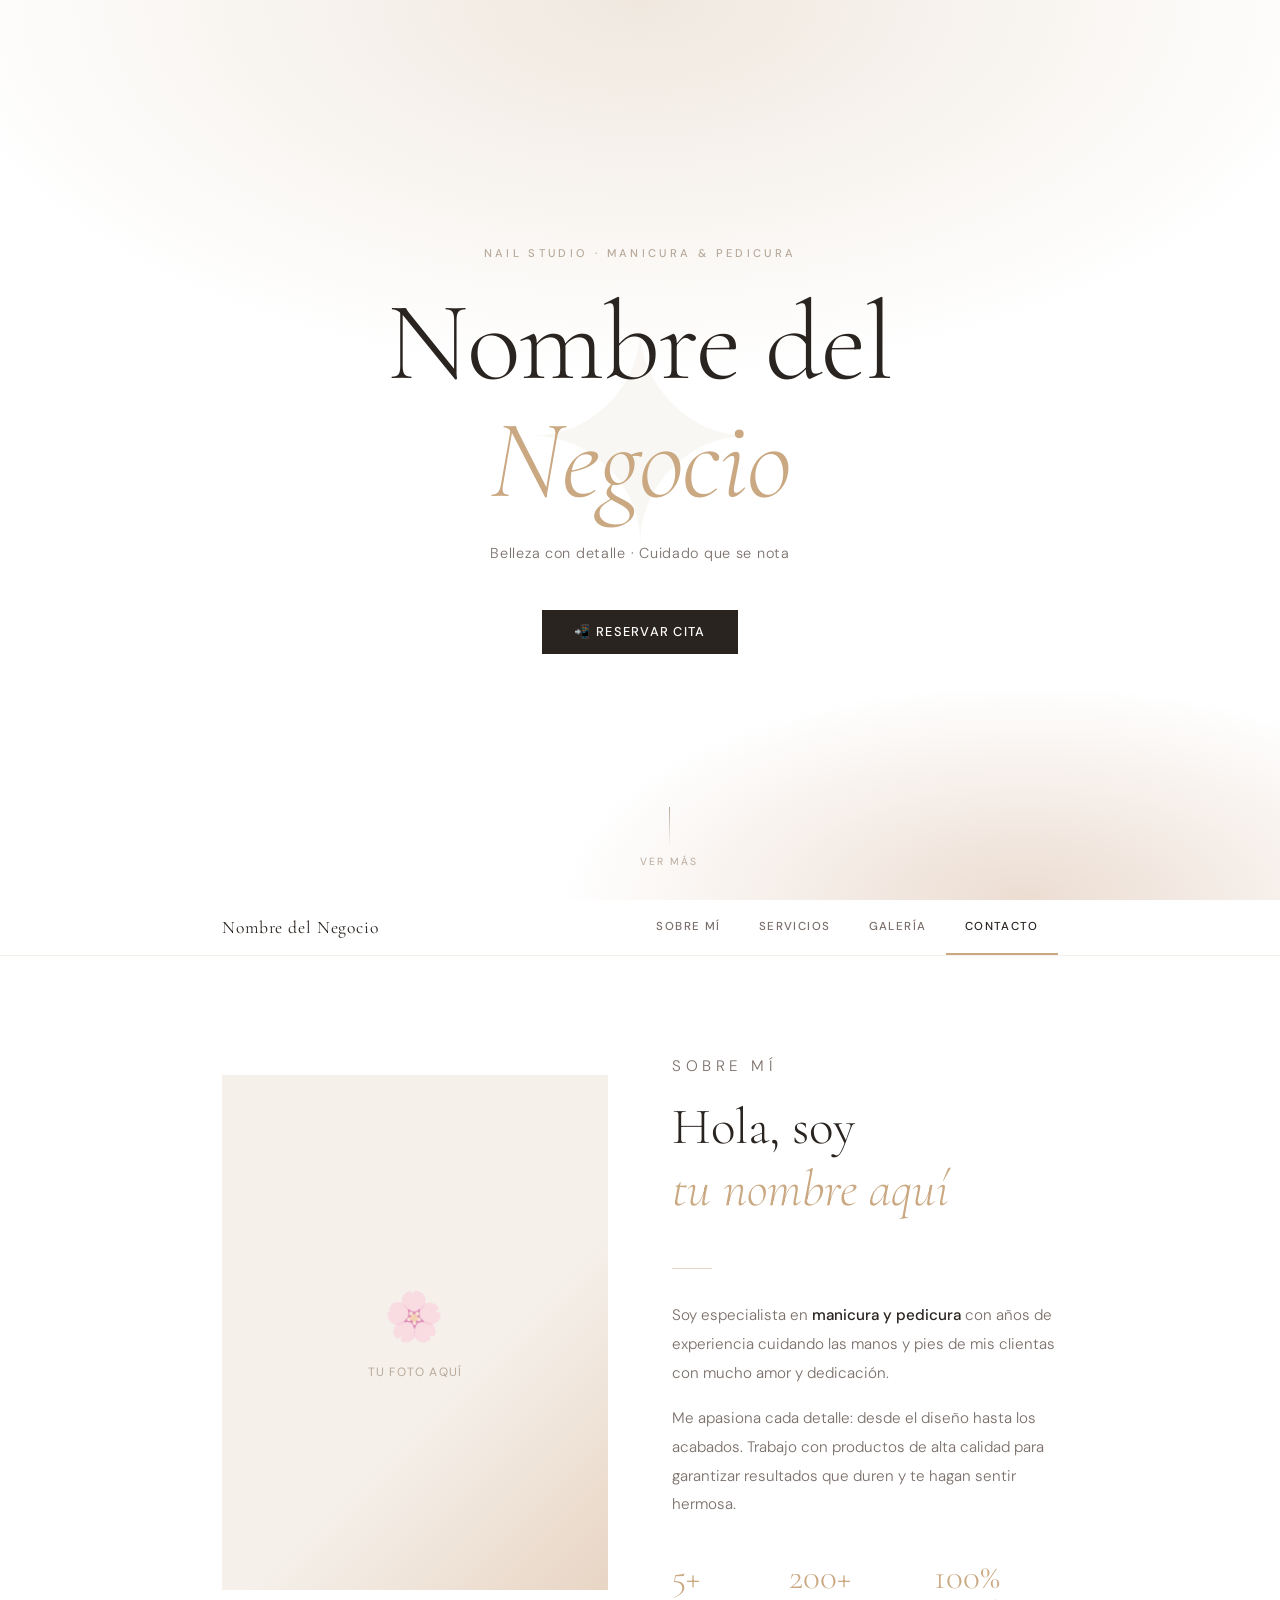
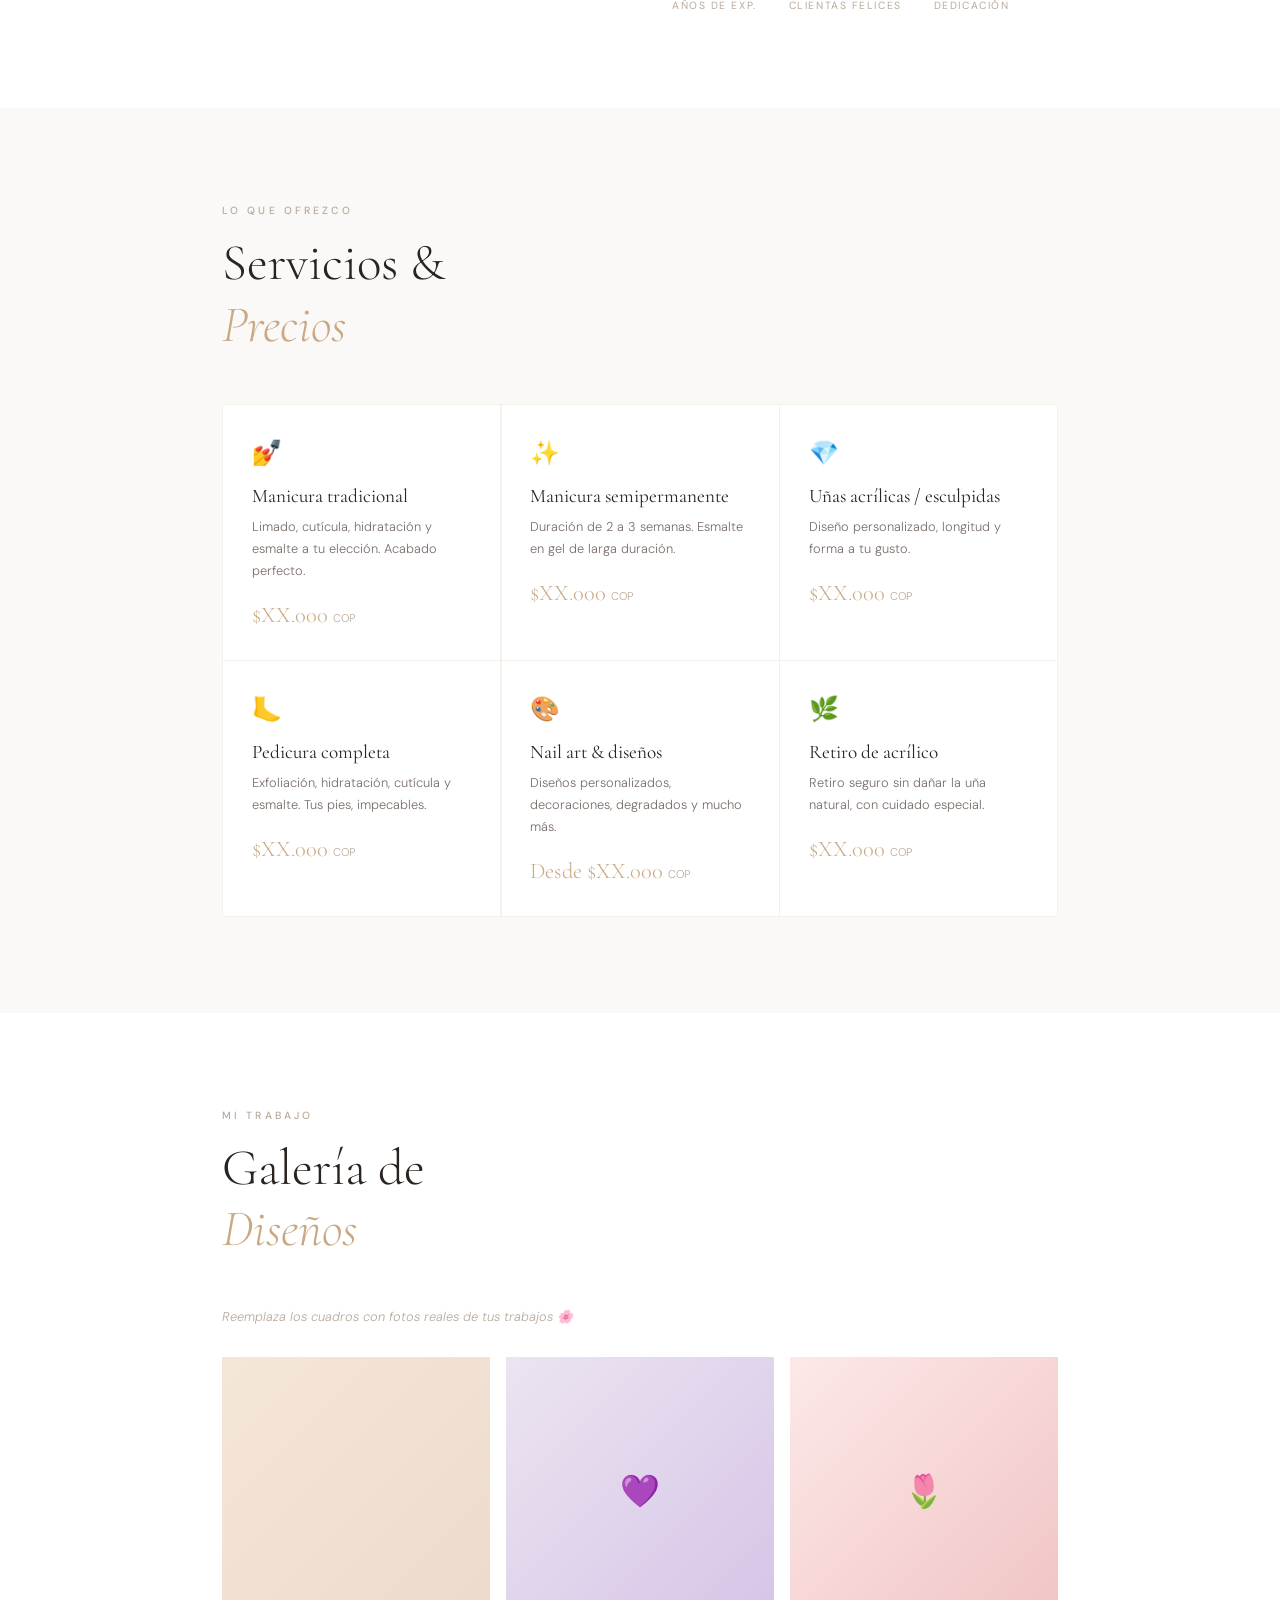
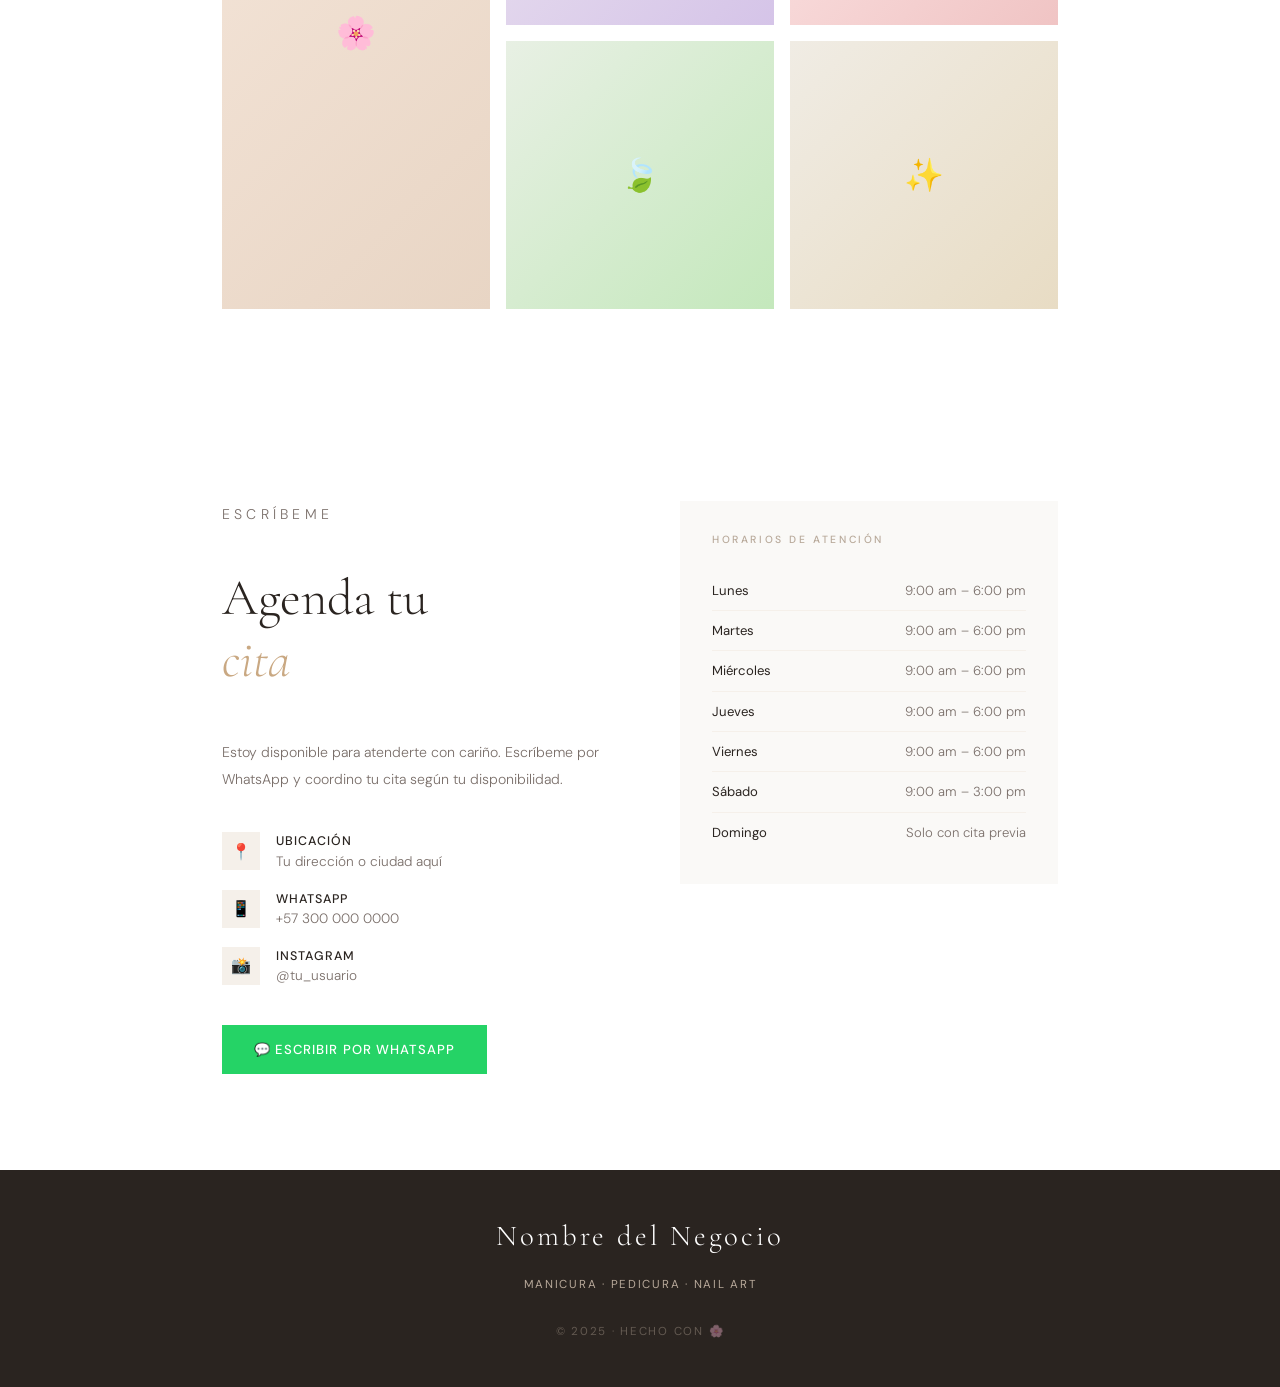
==== ales_lashes.html @ e5b1e1d3 "Add initial HTML structure and styles for Nail Studio website" ====
<!DOCTYPE html>
<html lang="es">
<head>
  <meta charset="UTF-8" />
  <meta name="viewport" content="width=device-width, initial-scale=1.0"/>
  <title>Nail Studio</title>
  <link href="https://fonts.googleapis.com/css2?family=Cormorant+Garamond:ital,wght@0,300;0,400;0,500;1,300;1,400&family=DM+Sans:wght@300;400;500&display=swap" rel="stylesheet"/>
  <style>
    *, *::before, *::after { box-sizing: border-box; margin: 0; padding: 0; }

    :root {
      --white: #ffffff;
      --off-white: #faf9f7;
      --cream: #f5f0ea;
      --blush: #e8d5c4;
      --taupe: #b8a99a;
      --warm-gray: #7a6f6a;
      --dark: #2a2420;
      --accent: #c9a882;
    }

    html { scroll-behavior: smooth; }

    body {
      font-family: 'DM Sans', sans-serif;
      background: var(--off-white);
      color: var(--dark);
      min-height: 100vh;
    }

    /* ── HERO ── */
    .hero {
      position: relative;
      min-height: 100vh;
      display: flex;
      flex-direction: column;
      align-items: center;
      justify-content: center;
      text-align: center;
      padding: 2rem;
      background: var(--white);
      overflow: hidden;
    }

    .hero::before {
      content: '';
      position: absolute;
      inset: 0;
      background:
        radial-gradient(ellipse 80% 60% at 50% 0%, #f0e8df 0%, transparent 70%),
        radial-gradient(ellipse 60% 40% at 80% 100%, #ecddd2 0%, transparent 60%);
    }

    .hero-ornament {
      position: absolute;
      font-size: 18rem;
      color: var(--cream);
      font-family: 'Cormorant Garamond', serif;
      line-height: 1;
      pointer-events: none;
      user-select: none;
      top: 50%;
      left: 50%;
      transform: translate(-50%, -50%);
      opacity: 0.5;
    }

    .hero-content {
      position: relative;
      z-index: 1;
    }

    .hero-eyebrow {
      font-family: 'DM Sans', sans-serif;
      font-size: 0.7rem;
      font-weight: 500;
      letter-spacing: 0.3em;
      text-transform: uppercase;
      color: var(--taupe);
      margin-bottom: 1.5rem;
      opacity: 0;
      animation: fadeUp 0.8s ease 0.2s forwards;
    }

    .hero-title {
      font-family: 'Cormorant Garamond', serif;
      font-size: clamp(3.5rem, 10vw, 7rem);
      font-weight: 300;
      line-height: 1.05;
      letter-spacing: -0.01em;
      color: var(--dark);
      margin-bottom: 1.5rem;
      opacity: 0;
      animation: fadeUp 0.9s ease 0.35s forwards;
    }

    .hero-title em {
      font-style: italic;
      color: var(--accent);
    }

    .hero-subtitle {
      font-size: 0.9rem;
      font-weight: 300;
      color: var(--warm-gray);
      letter-spacing: 0.05em;
      margin-bottom: 3rem;
      opacity: 0;
      animation: fadeUp 0.9s ease 0.5s forwards;
    }

    .hero-cta {
      display: inline-flex;
      align-items: center;
      gap: 0.6rem;
      background: var(--dark);
      color: var(--white);
      padding: 0.85rem 2rem;
      font-family: 'DM Sans', sans-serif;
      font-size: 0.8rem;
      font-weight: 500;
      letter-spacing: 0.1em;
      text-transform: uppercase;
      text-decoration: none;
      transition: background 0.25s, transform 0.2s;
      opacity: 0;
      animation: fadeUp 0.9s ease 0.65s forwards;
    }

    .hero-cta:hover { background: var(--accent); transform: translateY(-2px); }

    .scroll-hint {
      position: absolute;
      bottom: 2rem;
      left: 50%;
      transform: translateX(-50%);
      display: flex;
      flex-direction: column;
      align-items: center;
      gap: 0.5rem;
      color: var(--taupe);
      font-size: 0.65rem;
      letter-spacing: 0.2em;
      text-transform: uppercase;
      opacity: 0;
      animation: fadeUp 1s ease 1.2s forwards;
    }

    .scroll-line {
      width: 1px;
      height: 40px;
      background: linear-gradient(to bottom, var(--taupe), transparent);
      animation: scrollPulse 2s ease-in-out infinite;
    }

    /* ── NAV TABS ── */
    nav {
      position: sticky;
      top: 0;
      z-index: 100;
      background: rgba(255,255,255,0.92);
      backdrop-filter: blur(12px);
      border-bottom: 1px solid var(--cream);
    }

    .nav-inner {
      max-width: 900px;
      margin: 0 auto;
      display: flex;
      align-items: center;
      justify-content: space-between;
      padding: 0 2rem;
    }

    .nav-brand {
      font-family: 'Cormorant Garamond', serif;
      font-size: 1.1rem;
      font-weight: 400;
      letter-spacing: 0.05em;
      color: var(--dark);
      text-decoration: none;
      padding: 1rem 0;
    }

    .nav-tabs {
      display: flex;
      gap: 0;
      list-style: none;
    }

    .nav-tabs li a {
      display: block;
      padding: 1.2rem 1.2rem;
      font-size: 0.72rem;
      font-weight: 500;
      letter-spacing: 0.12em;
      text-transform: uppercase;
      color: var(--warm-gray);
      text-decoration: none;
      border-bottom: 2px solid transparent;
      transition: color 0.2s, border-color 0.2s;
    }

    .nav-tabs li a:hover,
    .nav-tabs li a.active {
      color: var(--dark);
      border-bottom-color: var(--accent);
    }

    /* ── SECTIONS ── */
    section {
      max-width: 900px;
      margin: 0 auto;
      padding: 6rem 2rem;
    }

    .section-label {
      font-size: 0.65rem;
      font-weight: 500;
      letter-spacing: 0.3em;
      text-transform: uppercase;
      color: var(--taupe);
      margin-bottom: 1rem;
    }

    .section-title {
      font-family: 'Cormorant Garamond', serif;
      font-size: clamp(2rem, 5vw, 3.2rem);
      font-weight: 300;
      line-height: 1.2;
      color: var(--dark);
      margin-bottom: 3rem;
    }

    .section-title em { font-style: italic; color: var(--accent); }

    .divider {
      width: 40px;
      height: 1px;
      background: var(--blush);
      margin: 2rem 0;
    }

    /* ── SOBRE MÍ ── */
    #sobre {
      background: var(--white);
      max-width: 100%;
      padding: 0;
    }

    #sobre .inner {
      max-width: 900px;
      margin: 0 auto;
      padding: 6rem 2rem;
      display: grid;
      grid-template-columns: 1fr 1fr;
      gap: 4rem;
      align-items: center;
    }

    .bio-photo-placeholder {
      aspect-ratio: 3/4;
      background: var(--cream);
      display: flex;
      flex-direction: column;
      align-items: center;
      justify-content: center;
      gap: 1rem;
      color: var(--taupe);
      font-size: 0.75rem;
      letter-spacing: 0.1em;
      text-transform: uppercase;
      position: relative;
      overflow: hidden;
    }

    .bio-photo-placeholder::after {
      content: '';
      position: absolute;
      inset: 0;
      background: linear-gradient(135deg, transparent 60%, var(--blush) 100%);
    }

    .bio-photo-icon {
      font-size: 3rem;
      opacity: 0.4;
    }

    .bio-text p {
      font-size: 0.95rem;
      font-weight: 300;
      line-height: 1.9;
      color: var(--warm-gray);
      margin-bottom: 1rem;
    }

    .bio-text p strong {
      color: var(--dark);
      font-weight: 500;
    }

    .bio-stats {
      display: flex;
      gap: 2rem;
      margin-top: 2.5rem;
    }

    .stat {
      display: flex;
      flex-direction: column;
      gap: 0.3rem;
    }

    .stat-number {
      font-family: 'Cormorant Garamond', serif;
      font-size: 2.2rem;
      font-weight: 300;
      color: var(--accent);
      line-height: 1;
    }

    .stat-label {
      font-size: 0.65rem;
      letter-spacing: 0.15em;
      text-transform: uppercase;
      color: var(--taupe);
    }

    /* ── SERVICIOS ── */
    .services-grid {
      display: grid;
      grid-template-columns: repeat(auto-fill, minmax(240px, 1fr));
      gap: 1.5px;
      background: var(--cream);
      border: 1.5px solid var(--cream);
      margin-top: 1rem;
    }

    .service-card {
      background: var(--white);
      padding: 2rem 1.8rem;
      transition: background 0.2s;
    }

    .service-card:hover { background: var(--off-white); }

    .service-icon {
      font-size: 1.5rem;
      margin-bottom: 1rem;
    }

    .service-name {
      font-family: 'Cormorant Garamond', serif;
      font-size: 1.2rem;
      font-weight: 400;
      color: var(--dark);
      margin-bottom: 0.5rem;
    }

    .service-desc {
      font-size: 0.8rem;
      font-weight: 300;
      color: var(--warm-gray);
      line-height: 1.7;
      margin-bottom: 1.2rem;
    }

    .service-price {
      font-family: 'Cormorant Garamond', serif;
      font-size: 1.4rem;
      font-weight: 300;
      color: var(--accent);
    }

    .service-price span {
      font-family: 'DM Sans', sans-serif;
      font-size: 0.7rem;
      color: var(--taupe);
      font-weight: 300;
    }

    /* ── GALERÍA ── */
    .gallery-note {
      font-size: 0.8rem;
      font-weight: 300;
      color: var(--taupe);
      margin-bottom: 2rem;
      font-style: italic;
    }

    .gallery-grid {
      display: grid;
      grid-template-columns: repeat(3, 1fr);
      gap: 1rem;
    }

    .gallery-item {
      aspect-ratio: 1;
      background: var(--cream);
      display: flex;
      align-items: center;
      justify-content: center;
      color: var(--taupe);
      font-size: 2rem;
      position: relative;
      overflow: hidden;
      cursor: pointer;
      transition: transform 0.3s;
    }

    .gallery-item:first-child { grid-row: span 2; aspect-ratio: auto; }

    .gallery-item:hover { transform: scale(0.98); }

    .gallery-item::after {
      content: 'Ver foto';
      position: absolute;
      inset: 0;
      background: rgba(42,36,32,0.5);
      display: flex;
      align-items: center;
      justify-content: center;
      color: white;
      font-size: 0.75rem;
      letter-spacing: 0.15em;
      text-transform: uppercase;
      opacity: 0;
      transition: opacity 0.3s;
    }

    .gallery-item:hover::after { opacity: 1; }

    /* ── CONTACTO ── */
    #contacto {
      background: var(--white);
      max-width: 100%;
      padding: 0;
    }

    #contacto .inner {
      max-width: 900px;
      margin: 0 auto;
      padding: 6rem 2rem;
      display: grid;
      grid-template-columns: 1fr 1fr;
      gap: 5rem;
      align-items: start;
    }

    .contact-info p {
      font-size: 0.88rem;
      font-weight: 300;
      color: var(--warm-gray);
      line-height: 1.9;
      margin-bottom: 2.5rem;
    }

    .contact-items {
      display: flex;
      flex-direction: column;
      gap: 1.2rem;
    }

    .contact-item {
      display: flex;
      align-items: center;
      gap: 1rem;
    }

    .contact-item-icon {
      width: 38px;
      height: 38px;
      background: var(--cream);
      display: flex;
      align-items: center;
      justify-content: center;
      font-size: 1rem;
      flex-shrink: 0;
    }

    .contact-item-text {
      font-size: 0.85rem;
      font-weight: 300;
      color: var(--warm-gray);
    }

    .contact-item-text strong {
      display: block;
      font-weight: 500;
      color: var(--dark);
      font-size: 0.78rem;
      letter-spacing: 0.08em;
      text-transform: uppercase;
      margin-bottom: 0.2rem;
    }

    .whatsapp-btn {
      display: inline-flex;
      align-items: center;
      gap: 0.7rem;
      background: #25D366;
      color: white;
      padding: 1rem 2rem;
      font-size: 0.82rem;
      font-weight: 500;
      letter-spacing: 0.08em;
      text-transform: uppercase;
      text-decoration: none;
      margin-top: 2.5rem;
      transition: opacity 0.2s, transform 0.2s;
    }

    .whatsapp-btn:hover { opacity: 0.9; transform: translateY(-2px); }

    .hours-box {
      background: var(--off-white);
      padding: 2rem;
    }

    .hours-title {
      font-size: 0.65rem;
      font-weight: 500;
      letter-spacing: 0.25em;
      text-transform: uppercase;
      color: var(--taupe);
      margin-bottom: 1.5rem;
    }

    .hours-row {
      display: flex;
      justify-content: space-between;
      padding: 0.7rem 0;
      border-bottom: 1px solid var(--cream);
      font-size: 0.82rem;
      font-weight: 300;
      color: var(--warm-gray);
    }

    .hours-row:last-child { border-bottom: none; }

    .hours-row strong { color: var(--dark); font-weight: 400; }

    /* ── FOOTER ── */
    footer {
      background: var(--dark);
      color: var(--taupe);
      text-align: center;
      padding: 3rem 2rem;
    }

    footer .footer-name {
      font-family: 'Cormorant Garamond', serif;
      font-size: 1.8rem;
      font-weight: 300;
      color: var(--white);
      letter-spacing: 0.1em;
      margin-bottom: 0.5rem;
    }

    footer p {
      font-size: 0.72rem;
      letter-spacing: 0.15em;
      text-transform: uppercase;
      margin-top: 1.5rem;
    }

    /* ── ANIMATIONS ── */
    @keyframes fadeUp {
      from { opacity: 0; transform: translateY(20px); }
      to   { opacity: 1; transform: translateY(0); }
    }

    @keyframes scrollPulse {
      0%, 100% { opacity: 1; transform: scaleY(1); }
      50%       { opacity: 0.4; transform: scaleY(0.7); }
    }

    /* ── RESPONSIVE ── */
    @media (max-width: 680px) {
      #sobre .inner,
      #contacto .inner { grid-template-columns: 1fr; gap: 2.5rem; }
      .gallery-grid { grid-template-columns: repeat(2, 1fr); }
      .gallery-item:first-child { grid-row: auto; }
      .nav-tabs li a { padding: 1rem 0.7rem; font-size: 0.65rem; }
      .bio-stats { gap: 1.5rem; }
    }
  </style>
</head>
<body>

<!-- HERO -->
<div class="hero" id="inicio">
  <div class="hero-ornament">✦</div>
  <div class="hero-content">
    <p class="hero-eyebrow">Nail Studio · Manicura & Pedicura</p>
    <h1 class="hero-title">Nombre del<br><em>Negocio</em></h1>
    <p class="hero-subtitle">Belleza con detalle · Cuidado que se nota</p>
    <a href="#contacto" class="hero-cta">📲 Reservar cita</a>
  </div>
  <div class="scroll-hint">
    <div class="scroll-line"></div>
    <span>Ver más</span>
  </div>
</div>

<!-- NAV -->
<nav>
  <div class="nav-inner">
    <a href="#inicio" class="nav-brand">Nombre del Negocio</a>
    <ul class="nav-tabs">
      <li><a href="#sobre">Sobre mí</a></li>
      <li><a href="#servicios">Servicios</a></li>
      <li><a href="#galeria">Galería</a></li>
      <li><a href="#contacto">Contacto</a></li>
    </ul>
  </div>
</nav>

<!-- SOBRE MÍ -->
<div id="sobre">
  <div class="inner">
    <div class="bio-photo-placeholder">
      <div class="bio-photo-icon">🌸</div>
      <span>Tu foto aquí</span>
    </div>
    <div class="bio-text">
      <p class="section-label">Sobre mí</p>
      <h2 class="section-title">Hola, soy<br><em>tu nombre aquí</em></h2>
      <div class="divider"></div>
      <p>Soy especialista en <strong>manicura y pedicura</strong> con años de experiencia cuidando las manos y pies de mis clientas con mucho amor y dedicación.</p>
      <p>Me apasiona cada detalle: desde el diseño hasta los acabados. Trabajo con productos de alta calidad para garantizar resultados que duren y te hagan sentir hermosa.</p>
      <div class="bio-stats">
        <div class="stat">
          <span class="stat-number">5+</span>
          <span class="stat-label">Años de exp.</span>
        </div>
        <div class="stat">
          <span class="stat-number">200+</span>
          <span class="stat-label">Clientas felices</span>
        </div>
        <div class="stat">
          <span class="stat-number">100%</span>
          <span class="stat-label">Dedicación</span>
        </div>
      </div>
    </div>
  </div>
</div>

<!-- SERVICIOS -->
<section id="servicios">
  <p class="section-label">Lo que ofrezco</p>
  <h2 class="section-title">Servicios &<br><em>Precios</em></h2>
  <div class="services-grid">
    <div class="service-card">
      <div class="service-icon">💅</div>
      <div class="service-name">Manicura tradicional</div>
      <p class="service-desc">Limado, cutícula, hidratación y esmalte a tu elección. Acabado perfecto.</p>
      <div class="service-price">$XX.000 <span>COP</span></div>
    </div>
    <div class="service-card">
      <div class="service-icon">✨</div>
      <div class="service-name">Manicura semipermanente</div>
      <p class="service-desc">Duración de 2 a 3 semanas. Esmalte en gel de larga duración.</p>
      <div class="service-price">$XX.000 <span>COP</span></div>
    </div>
    <div class="service-card">
      <div class="service-icon">💎</div>
      <div class="service-name">Uñas acrílicas / esculpidas</div>
      <p class="service-desc">Diseño personalizado, longitud y forma a tu gusto.</p>
      <div class="service-price">$XX.000 <span>COP</span></div>
    </div>
    <div class="service-card">
      <div class="service-icon">🦶</div>
      <div class="service-name">Pedicura completa</div>
      <p class="service-desc">Exfoliación, hidratación, cutícula y esmalte. Tus pies, impecables.</p>
      <div class="service-price">$XX.000 <span>COP</span></div>
    </div>
    <div class="service-card">
      <div class="service-icon">🎨</div>
      <div class="service-name">Nail art & diseños</div>
      <p class="service-desc">Diseños personalizados, decoraciones, degradados y mucho más.</p>
      <div class="service-price">Desde $XX.000 <span>COP</span></div>
    </div>
    <div class="service-card">
      <div class="service-icon">🌿</div>
      <div class="service-name">Retiro de acrílico</div>
      <p class="service-desc">Retiro seguro sin dañar la uña natural, con cuidado especial.</p>
      <div class="service-price">$XX.000 <span>COP</span></div>
    </div>
  </div>
</section>

<!-- GALERÍA -->
<section id="galeria" style="background: var(--white); max-width:100%; padding:0;">
  <div style="max-width:900px; margin:0 auto; padding:6rem 2rem;">
    <p class="section-label">Mi trabajo</p>
    <h2 class="section-title">Galería de<br><em>Diseños</em></h2>
    <p class="gallery-note">Reemplaza los cuadros con fotos reales de tus trabajos 🌸</p>
    <div class="gallery-grid">
      <div class="gallery-item" style="background: linear-gradient(135deg, #f5e6da, #e8d5c4);">🌸</div>
      <div class="gallery-item" style="background: linear-gradient(135deg, #ece4f0, #d5c4e8);">💜</div>
      <div class="gallery-item" style="background: linear-gradient(135deg, #fde8e8, #f0c4c4);">🌷</div>
      <div class="gallery-item" style="background: linear-gradient(135deg, #e8f0e4, #c4e8bc);">🍃</div>
      <div class="gallery-item" style="background: linear-gradient(135deg, #f0ece4, #e8dcc4);">✨</div>
    </div>
  </div>
</section>

<!-- CONTACTO -->
<div id="contacto">
  <div class="inner">
    <div class="contact-info">
      <p class="section-label">Escríbeme</p>
      <h2 class="section-title">Agenda tu<br><em>cita</em></h2>
      <p>Estoy disponible para atenderte con cariño. Escríbeme por WhatsApp y coordino tu cita según tu disponibilidad.</p>
      <div class="contact-items">
        <div class="contact-item">
          <div class="contact-item-icon">📍</div>
          <div class="contact-item-text">
            <strong>Ubicación</strong>
            Tu dirección o ciudad aquí
          </div>
        </div>
        <div class="contact-item">
          <div class="contact-item-icon">📱</div>
          <div class="contact-item-text">
            <strong>WhatsApp</strong>
            +57 300 000 0000
          </div>
        </div>
        <div class="contact-item">
          <div class="contact-item-icon">📸</div>
          <div class="contact-item-text">
            <strong>Instagram</strong>
            @tu_usuario
          </div>
        </div>
      </div>
      <!-- Cambia el número por el real: solo los dígitos sin + ni espacios -->
      <a href="https://wa.me/573000000000?text=Hola!%20quiero%20agendar%20una%20cita%20%F0%9F%8C%B8" class="whatsapp-btn" target="_blank">
        💬 Escribir por WhatsApp
      </a>
    </div>
    <div class="hours-box">
      <p class="hours-title">Horarios de atención</p>
      <div class="hours-row"><strong>Lunes</strong> <span>9:00 am – 6:00 pm</span></div>
      <div class="hours-row"><strong>Martes</strong> <span>9:00 am – 6:00 pm</span></div>
      <div class="hours-row"><strong>Miércoles</strong> <span>9:00 am – 6:00 pm</span></div>
      <div class="hours-row"><strong>Jueves</strong> <span>9:00 am – 6:00 pm</span></div>
      <div class="hours-row"><strong>Viernes</strong> <span>9:00 am – 6:00 pm</span></div>
      <div class="hours-row"><strong>Sábado</strong> <span>9:00 am – 3:00 pm</span></div>
      <div class="hours-row"><strong>Domingo</strong> <span>Solo con cita previa</span></div>
    </div>
  </div>
</div>

<!-- FOOTER -->
<footer>
  <div class="footer-name">Nombre del Negocio</div>
  <p>Manicura · Pedicura · Nail Art</p>
  <p style="margin-top:2rem; opacity:0.4;">© 2025 · Hecho con 🌸</p>
</footer>

<script>
  // Active tab highlight on scroll
  const sections = ['sobre','servicios','galeria','contacto'];
  const links = document.querySelectorAll('.nav-tabs a');

  const observer = new IntersectionObserver((entries) => {
    entries.forEach(e => {
      if (e.isIntersecting) {
        links.forEach(l => l.classList.remove('active'));
        const active = document.querySelector(`.nav-tabs a[href="#${e.target.id}"]`);
        if (active) active.classList.add('active');
      }
    });
  }, { threshold: 0.4 });

  sections.forEach(id => {
    const el = document.getElementById(id);
    if (el) observer.observe(el);
  });
</script>

</body>
</html>
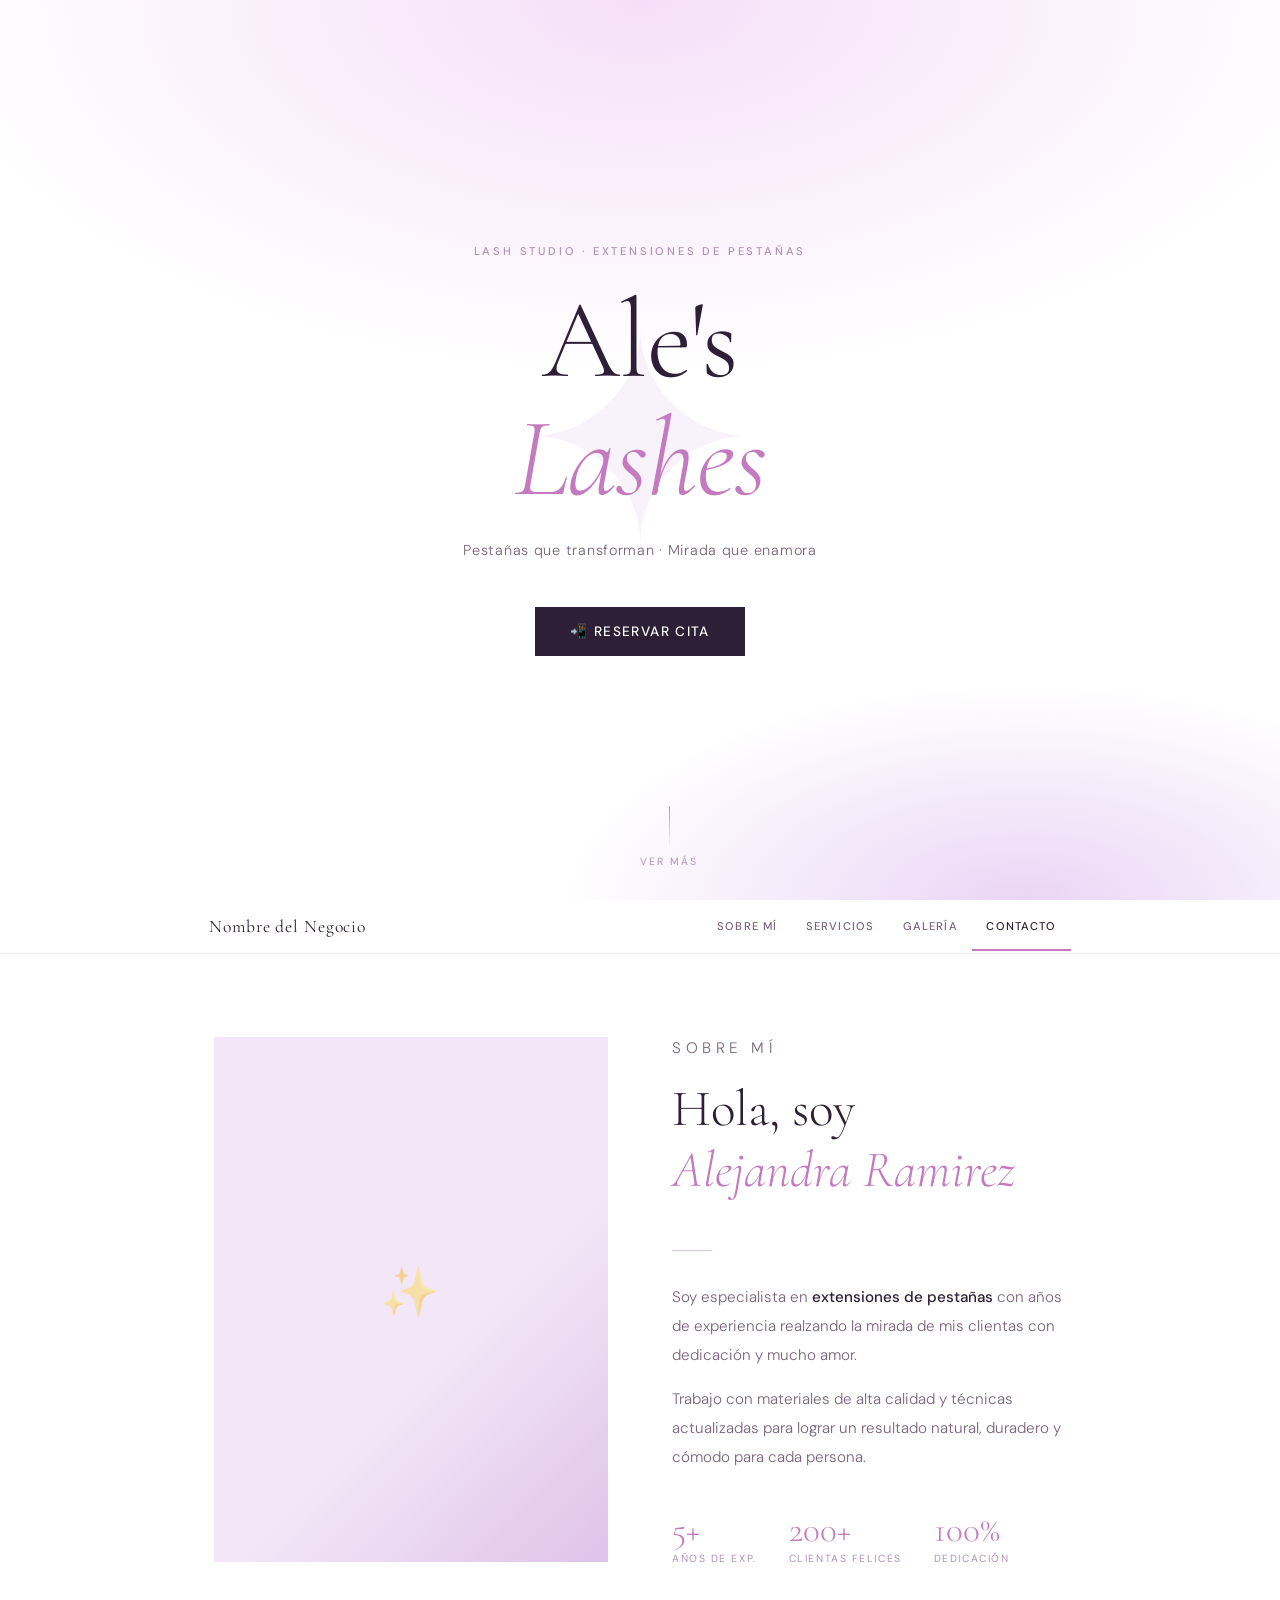
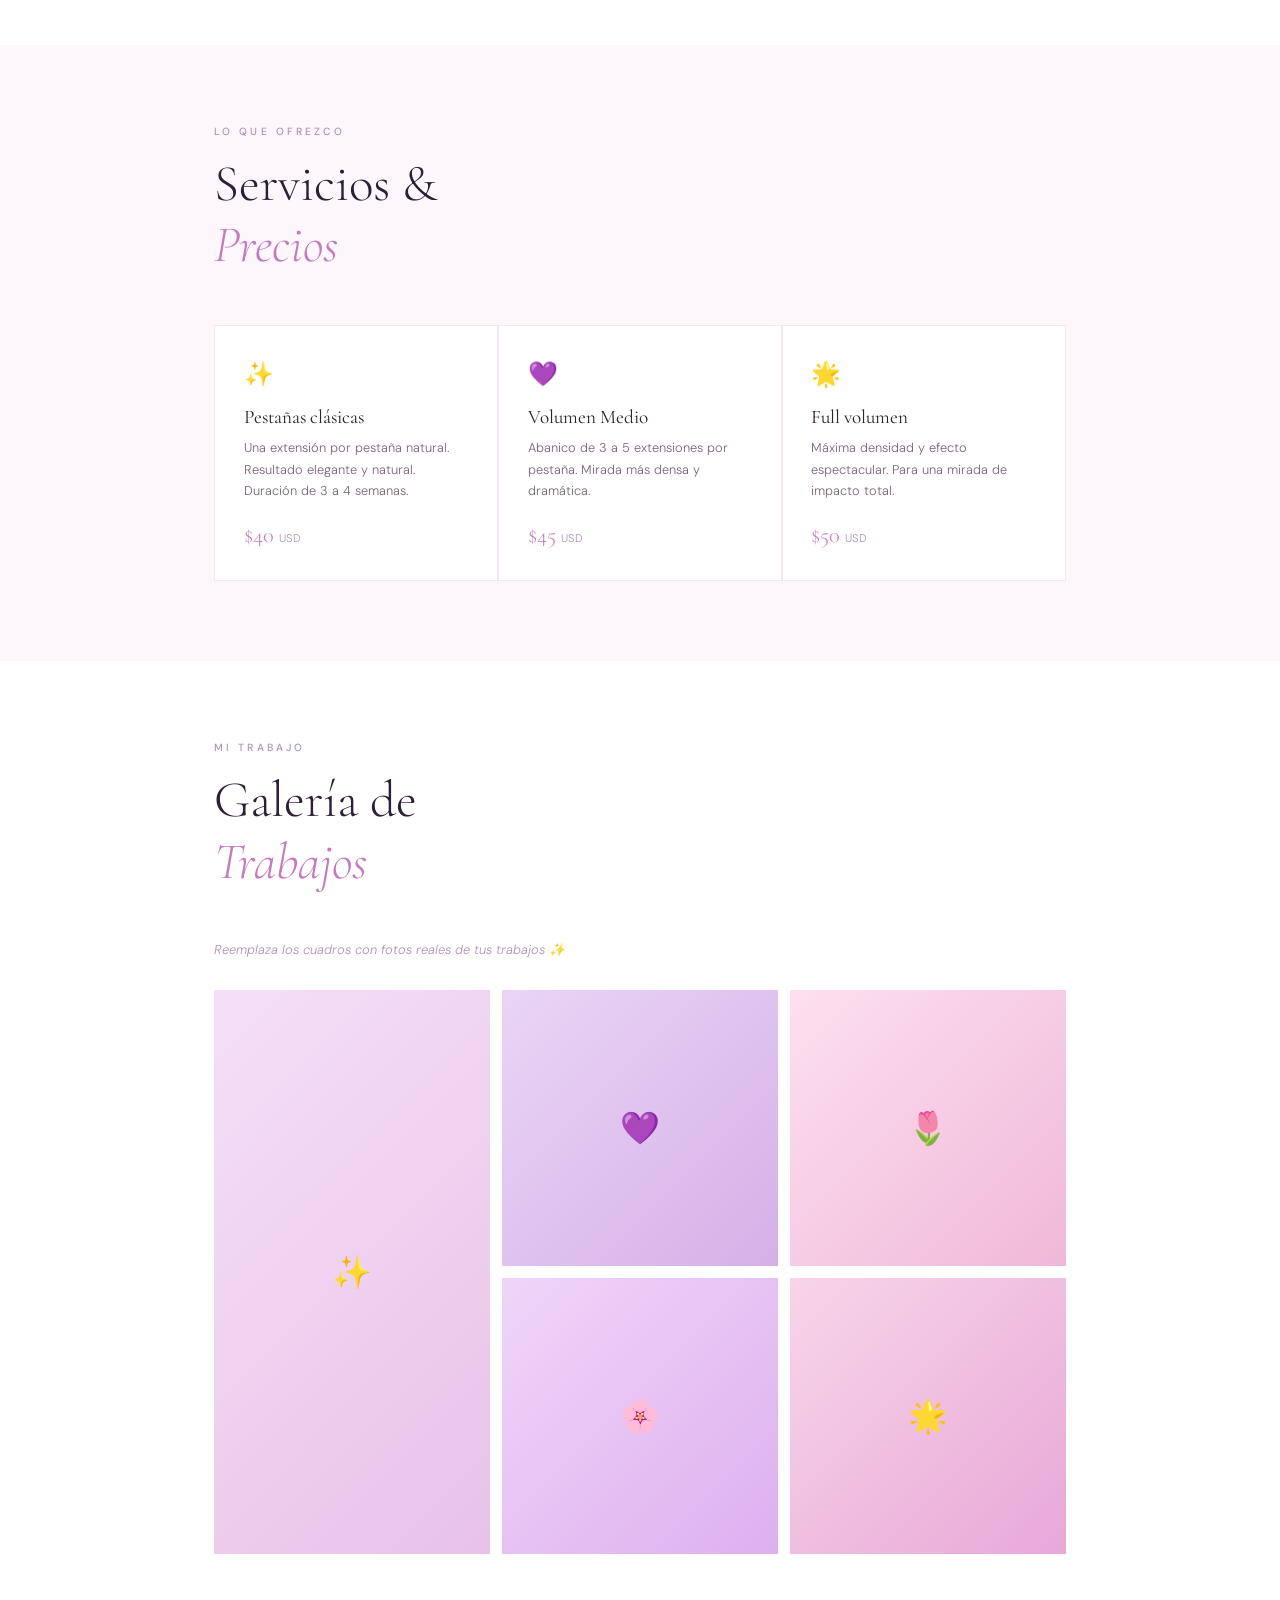
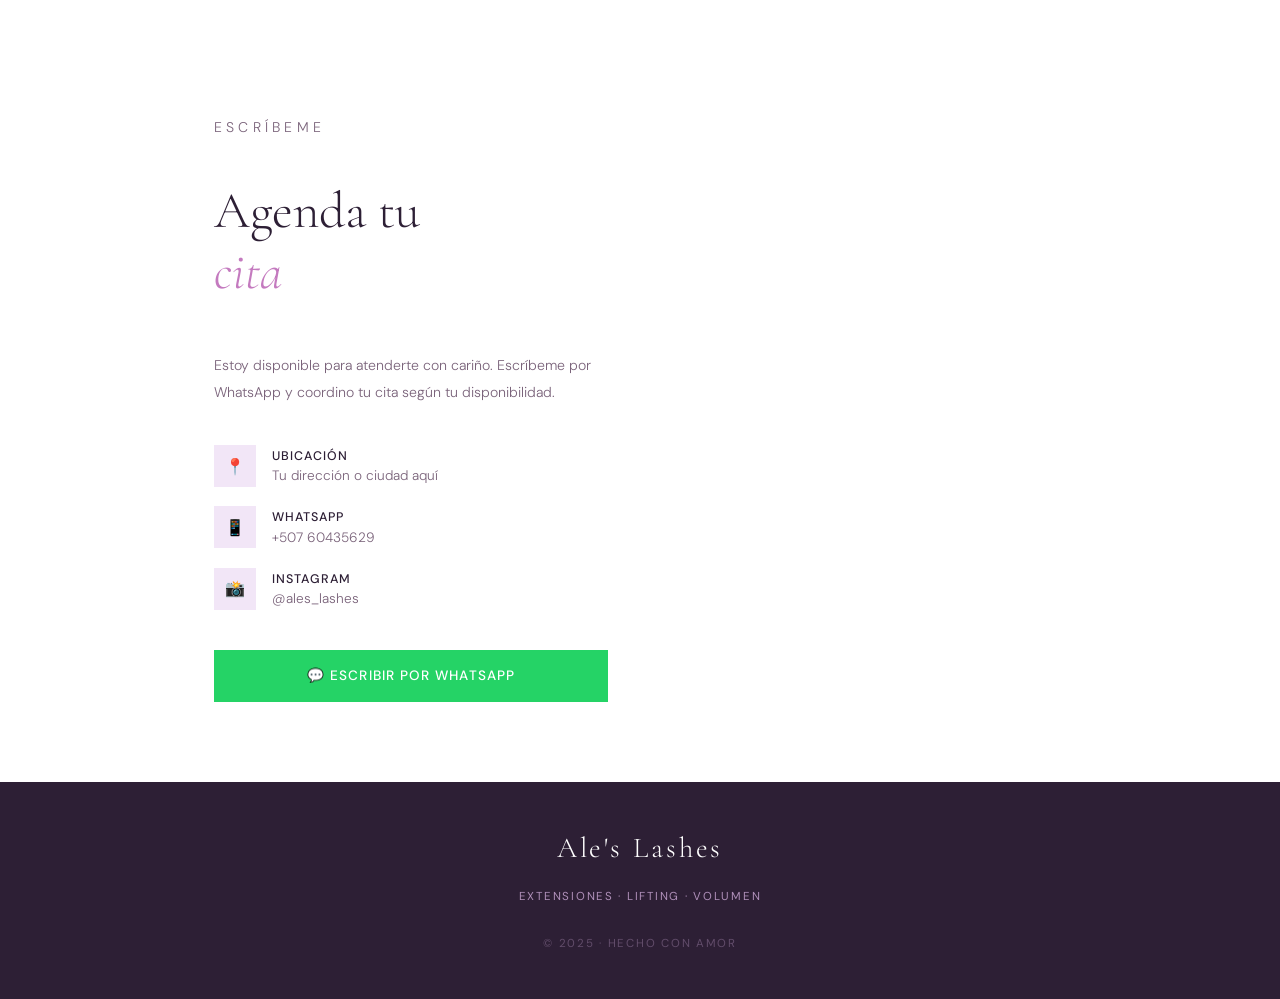
==== commit 930f1e3e: "Update website content and styles for Ale's Lashes, including title, hero section, services, and con" ====
--- a/ales_lashes.html
+++ b/ales_lashes.html
@@ -3,20 +3,20 @@
 <head>
   <meta charset="UTF-8" />
   <meta name="viewport" content="width=device-width, initial-scale=1.0"/>
-  <title>Nail Studio</title>
+  <title>Ale's Lashes</title>
   <link href="https://fonts.googleapis.com/css2?family=Cormorant+Garamond:ital,wght@0,300;0,400;0,500;1,300;1,400&family=DM+Sans:wght@300;400;500&display=swap" rel="stylesheet"/>
   <style>
     *, *::before, *::after { box-sizing: border-box; margin: 0; padding: 0; }
 
     :root {
       --white: #ffffff;
-      --off-white: #faf9f7;
-      --cream: #f5f0ea;
-      --blush: #e8d5c4;
-      --taupe: #b8a99a;
-      --warm-gray: #7a6f6a;
-      --dark: #2a2420;
-      --accent: #c9a882;
+      --off-white: #fdf7fc;
+      --cream: #f2e6f7;
+      --blush: #dfc2e8;
+      --taupe: #b090ba;
+      --warm-gray: #7a637a;
+      --dark: #2d1f35;
+      --accent: #c47abf;
     }
 
     html { scroll-behavior: smooth; }
@@ -31,13 +31,13 @@
     /* ── HERO ── */
     .hero {
       position: relative;
-      min-height: 100vh;
+      min-height: 100svh;
       display: flex;
       flex-direction: column;
       align-items: center;
       justify-content: center;
       text-align: center;
-      padding: 2rem;
+      padding: 2rem 1.5rem;
       background: var(--white);
       overflow: hidden;
     }
@@ -47,13 +47,13 @@
       position: absolute;
       inset: 0;
       background:
-        radial-gradient(ellipse 80% 60% at 50% 0%, #f0e8df 0%, transparent 70%),
-        radial-gradient(ellipse 60% 40% at 80% 100%, #ecddd2 0%, transparent 60%);
+        radial-gradient(ellipse 80% 60% at 50% 0%, #f5dff8 0%, transparent 70%),
+        radial-gradient(ellipse 60% 40% at 80% 100%, #ead5f5 0%, transparent 60%);
     }
 
     .hero-ornament {
       position: absolute;
-      font-size: 18rem;
+      font-size: clamp(8rem, 40vw, 18rem);
       color: var(--cream);
       font-family: 'Cormorant Garamond', serif;
       line-height: 1;
@@ -74,7 +74,7 @@
       font-family: 'DM Sans', sans-serif;
       font-size: 0.7rem;
       font-weight: 500;
-      letter-spacing: 0.3em;
+      letter-spacing: 0.25em;
       text-transform: uppercase;
       color: var(--taupe);
       margin-bottom: 1.5rem;
@@ -84,7 +84,7 @@
 
     .hero-title {
       font-family: 'Cormorant Garamond', serif;
-      font-size: clamp(3.5rem, 10vw, 7rem);
+      font-size: clamp(3rem, 12vw, 7rem);
       font-weight: 300;
       line-height: 1.05;
       letter-spacing: -0.01em;
@@ -115,9 +115,9 @@
       gap: 0.6rem;
       background: var(--dark);
       color: var(--white);
-      padding: 0.85rem 2rem;
+      padding: 1rem 2.2rem;
       font-family: 'DM Sans', sans-serif;
-      font-size: 0.8rem;
+      font-size: 0.85rem;
       font-weight: 500;
       letter-spacing: 0.1em;
       text-transform: uppercase;
@@ -153,12 +153,12 @@
       animation: scrollPulse 2s ease-in-out infinite;
     }
 
-    /* ── NAV TABS ── */
+    /* ── NAV ── */
     nav {
       position: sticky;
       top: 0;
       z-index: 100;
-      background: rgba(255,255,255,0.92);
+      background: rgba(255,255,255,0.95);
       backdrop-filter: blur(12px);
       border-bottom: 1px solid var(--cream);
     }
@@ -169,7 +169,7 @@
       display: flex;
       align-items: center;
       justify-content: space-between;
-      padding: 0 2rem;
+      padding: 0 1.2rem;
     }
 
     .nav-brand {
@@ -180,25 +180,32 @@
       color: var(--dark);
       text-decoration: none;
       padding: 1rem 0;
+      white-space: nowrap;
+      flex-shrink: 0;
     }
 
     .nav-tabs {
       display: flex;
       gap: 0;
       list-style: none;
-    }
+      overflow-x: auto;
+      -webkit-overflow-scrolling: touch;
+      scrollbar-width: none;
+    }
+    .nav-tabs::-webkit-scrollbar { display: none; }
 
     .nav-tabs li a {
       display: block;
-      padding: 1.2rem 1.2rem;
-      font-size: 0.72rem;
+      padding: 1rem 0.9rem;
+      font-size: 0.7rem;
       font-weight: 500;
-      letter-spacing: 0.12em;
+      letter-spacing: 0.1em;
       text-transform: uppercase;
       color: var(--warm-gray);
       text-decoration: none;
       border-bottom: 2px solid transparent;
       transition: color 0.2s, border-color 0.2s;
+      white-space: nowrap;
     }
 
     .nav-tabs li a:hover,
@@ -211,7 +218,7 @@
     section {
       max-width: 900px;
       margin: 0 auto;
-      padding: 6rem 2rem;
+      padding: 5rem 1.5rem;
     }
 
     .section-label {
@@ -225,7 +232,7 @@
 
     .section-title {
       font-family: 'Cormorant Garamond', serif;
-      font-size: clamp(2rem, 5vw, 3.2rem);
+      font-size: clamp(2rem, 6vw, 3.2rem);
       font-weight: 300;
       line-height: 1.2;
       color: var(--dark);
@@ -251,7 +258,7 @@
     #sobre .inner {
       max-width: 900px;
       margin: 0 auto;
-      padding: 6rem 2rem;
+      padding: 5rem 1.5rem;
       display: grid;
       grid-template-columns: 1fr 1fr;
       gap: 4rem;
@@ -303,6 +310,7 @@
       display: flex;
       gap: 2rem;
       margin-top: 2.5rem;
+      flex-wrap: wrap;
     }
 
     .stat {
@@ -329,7 +337,7 @@
     /* ── SERVICIOS ── */
     .services-grid {
       display: grid;
-      grid-template-columns: repeat(auto-fill, minmax(240px, 1fr));
+      grid-template-columns: repeat(auto-fill, minmax(260px, 1fr));
       gap: 1.5px;
       background: var(--cream);
       border: 1.5px solid var(--cream);
@@ -391,7 +399,7 @@
     .gallery-grid {
       display: grid;
       grid-template-columns: repeat(3, 1fr);
-      gap: 1rem;
+      gap: 0.75rem;
     }
 
     .gallery-item {
@@ -416,7 +424,7 @@
       content: 'Ver foto';
       position: absolute;
       inset: 0;
-      background: rgba(42,36,32,0.5);
+      background: rgba(45,31,53,0.5);
       display: flex;
       align-items: center;
       justify-content: center;
@@ -440,10 +448,10 @@
     #contacto .inner {
       max-width: 900px;
       margin: 0 auto;
-      padding: 6rem 2rem;
+      padding: 5rem 1.5rem;
       display: grid;
       grid-template-columns: 1fr 1fr;
-      gap: 5rem;
+      gap: 4rem;
       align-items: start;
     }
 
@@ -468,8 +476,8 @@
     }
 
     .contact-item-icon {
-      width: 38px;
-      height: 38px;
+      width: 42px;
+      height: 42px;
       background: var(--cream);
       display: flex;
       align-items: center;
@@ -495,19 +503,22 @@
     }
 
     .whatsapp-btn {
-      display: inline-flex;
-      align-items: center;
+      display: flex;
+      align-items: center;
+      justify-content: center;
       gap: 0.7rem;
       background: #25D366;
       color: white;
-      padding: 1rem 2rem;
-      font-size: 0.82rem;
+      padding: 1.1rem 2rem;
+      font-size: 0.85rem;
       font-weight: 500;
       letter-spacing: 0.08em;
       text-transform: uppercase;
       text-decoration: none;
       margin-top: 2.5rem;
       transition: opacity 0.2s, transform 0.2s;
+      width: 100%;
+      text-align: center;
     }
 
     .whatsapp-btn:hover { opacity: 0.9; transform: translateY(-2px); }
@@ -529,7 +540,7 @@
     .hours-row {
       display: flex;
       justify-content: space-between;
-      padding: 0.7rem 0;
+      padding: 0.75rem 0;
       border-bottom: 1px solid var(--cream);
       font-size: 0.82rem;
       font-weight: 300;
@@ -545,7 +556,7 @@
       background: var(--dark);
       color: var(--taupe);
       text-align: center;
-      padding: 3rem 2rem;
+      padding: 3rem 1.5rem;
     }
 
     footer .footer-name {
@@ -575,14 +586,40 @@
       50%       { opacity: 0.4; transform: scaleY(0.7); }
     }
 
-    /* ── RESPONSIVE ── */
+    /* ── RESPONSIVE MÓVIL ── */
     @media (max-width: 680px) {
+      section { padding: 4rem 1.2rem; }
+
       #sobre .inner,
-      #contacto .inner { grid-template-columns: 1fr; gap: 2.5rem; }
-      .gallery-grid { grid-template-columns: repeat(2, 1fr); }
+      #contacto .inner {
+        grid-template-columns: 1fr;
+        gap: 2.5rem;
+        padding: 4rem 1.2rem;
+      }
+
+      /* Foto primero en móvil: imagen arriba, texto abajo */
+      #sobre .inner { grid-template-areas: "foto" "texto"; }
+      .bio-photo-placeholder { grid-area: foto; max-height: 280px; }
+      .bio-text { grid-area: texto; }
+
+      .gallery-grid {
+        grid-template-columns: repeat(2, 1fr);
+        gap: 0.5rem;
+      }
       .gallery-item:first-child { grid-row: auto; }
-      .nav-tabs li a { padding: 1rem 0.7rem; font-size: 0.65rem; }
+
+      .nav-tabs li a { padding: 1rem 0.65rem; font-size: 0.63rem; }
+
       .bio-stats { gap: 1.5rem; }
+
+      .services-grid { grid-template-columns: 1fr; }
+
+      .section-title { margin-bottom: 2rem; }
+    }
+
+    @media (max-width: 400px) {
+      .nav-brand { font-size: 0.95rem; }
+      .nav-tabs li a { padding: 1rem 0.5rem; font-size: 0.6rem; letter-spacing: 0.06em; }
     }
   </style>
 </head>
@@ -592,9 +629,9 @@
 <div class="hero" id="inicio">
   <div class="hero-ornament">✦</div>
   <div class="hero-content">
-    <p class="hero-eyebrow">Nail Studio · Manicura & Pedicura</p>
-    <h1 class="hero-title">Nombre del<br><em>Negocio</em></h1>
-    <p class="hero-subtitle">Belleza con detalle · Cuidado que se nota</p>
+    <p class="hero-eyebrow">Lash Studio · Extensiones de Pestañas</p>
+    <h1 class="hero-title">Ale's<br><em>Lashes</em></h1>
+    <p class="hero-subtitle">Pestañas que transforman · Mirada que enamora</p>
     <a href="#contacto" class="hero-cta">📲 Reservar cita</a>
   </div>
   <div class="scroll-hint">
@@ -620,15 +657,15 @@
 <div id="sobre">
   <div class="inner">
     <div class="bio-photo-placeholder">
-      <div class="bio-photo-icon">🌸</div>
-      <span>Tu foto aquí</span>
+      <div class="bio-photo-icon">✨</div>
+      <span></span>
     </div>
     <div class="bio-text">
       <p class="section-label">Sobre mí</p>
-      <h2 class="section-title">Hola, soy<br><em>tu nombre aquí</em></h2>
+      <h2 class="section-title">Hola, soy<br><em>Alejandra Ramirez</em></h2>
       <div class="divider"></div>
-      <p>Soy especialista en <strong>manicura y pedicura</strong> con años de experiencia cuidando las manos y pies de mis clientas con mucho amor y dedicación.</p>
-      <p>Me apasiona cada detalle: desde el diseño hasta los acabados. Trabajo con productos de alta calidad para garantizar resultados que duren y te hagan sentir hermosa.</p>
+      <p>Soy especialista en <strong>extensiones de pestañas</strong> con años de experiencia realzando la mirada de mis clientas con dedicación y mucho amor.</p>
+      <p>Trabajo con materiales de alta calidad y técnicas actualizadas para lograr un resultado natural, duradero y cómodo para cada persona.</p>
       <div class="bio-stats">
         <div class="stat">
           <span class="stat-number">5+</span>
@@ -653,56 +690,37 @@
   <h2 class="section-title">Servicios &<br><em>Precios</em></h2>
   <div class="services-grid">
     <div class="service-card">
-      <div class="service-icon">💅</div>
-      <div class="service-name">Manicura tradicional</div>
-      <p class="service-desc">Limado, cutícula, hidratación y esmalte a tu elección. Acabado perfecto.</p>
-      <div class="service-price">$XX.000 <span>COP</span></div>
+      <div class="service-icon">✨</div>
+      <div class="service-name">Pestañas clásicas</div>
+      <p class="service-desc">Una extensión por pestaña natural. Resultado elegante y natural. Duración de 3 a 4 semanas.</p>
+      <div class="service-price">$40 <span>USD</span></div>
     </div>
     <div class="service-card">
-      <div class="service-icon">✨</div>
-      <div class="service-name">Manicura semipermanente</div>
-      <p class="service-desc">Duración de 2 a 3 semanas. Esmalte en gel de larga duración.</p>
-      <div class="service-price">$XX.000 <span>COP</span></div>
+      <div class="service-icon">💜</div>
+      <div class="service-name">Volumen Medio</div>
+      <p class="service-desc">Abanico de 3 a 5 extensiones por pestaña. Mirada más densa y dramática.</p>
+      <div class="service-price">$45 <span>USD</span></div>
     </div>
     <div class="service-card">
-      <div class="service-icon">💎</div>
-      <div class="service-name">Uñas acrílicas / esculpidas</div>
-      <p class="service-desc">Diseño personalizado, longitud y forma a tu gusto.</p>
-      <div class="service-price">$XX.000 <span>COP</span></div>
+      <div class="service-icon">🌟</div>
+      <div class="service-name">Full volumen</div>
+      <p class="service-desc">Máxima densidad y efecto espectacular. Para una mirada de impacto total.</p>
+      <div class="service-price">$50 <span>USD</span></div>
     </div>
-    <div class="service-card">
-      <div class="service-icon">🦶</div>
-      <div class="service-name">Pedicura completa</div>
-      <p class="service-desc">Exfoliación, hidratación, cutícula y esmalte. Tus pies, impecables.</p>
-      <div class="service-price">$XX.000 <span>COP</span></div>
-    </div>
-    <div class="service-card">
-      <div class="service-icon">🎨</div>
-      <div class="service-name">Nail art & diseños</div>
-      <p class="service-desc">Diseños personalizados, decoraciones, degradados y mucho más.</p>
-      <div class="service-price">Desde $XX.000 <span>COP</span></div>
-    </div>
-    <div class="service-card">
-      <div class="service-icon">🌿</div>
-      <div class="service-name">Retiro de acrílico</div>
-      <p class="service-desc">Retiro seguro sin dañar la uña natural, con cuidado especial.</p>
-      <div class="service-price">$XX.000 <span>COP</span></div>
-    </div>
-  </div>
 </section>
 
 <!-- GALERÍA -->
 <section id="galeria" style="background: var(--white); max-width:100%; padding:0;">
-  <div style="max-width:900px; margin:0 auto; padding:6rem 2rem;">
+  <div style="max-width:900px; margin:0 auto; padding:5rem 1.5rem;">
     <p class="section-label">Mi trabajo</p>
-    <h2 class="section-title">Galería de<br><em>Diseños</em></h2>
-    <p class="gallery-note">Reemplaza los cuadros con fotos reales de tus trabajos 🌸</p>
+    <h2 class="section-title">Galería de<br><em>Trabajos</em></h2>
+    <p class="gallery-note">Reemplaza los cuadros con fotos reales de tus trabajos ✨</p>
     <div class="gallery-grid">
-      <div class="gallery-item" style="background: linear-gradient(135deg, #f5e6da, #e8d5c4);">🌸</div>
-      <div class="gallery-item" style="background: linear-gradient(135deg, #ece4f0, #d5c4e8);">💜</div>
-      <div class="gallery-item" style="background: linear-gradient(135deg, #fde8e8, #f0c4c4);">🌷</div>
-      <div class="gallery-item" style="background: linear-gradient(135deg, #e8f0e4, #c4e8bc);">🍃</div>
-      <div class="gallery-item" style="background: linear-gradient(135deg, #f0ece4, #e8dcc4);">✨</div>
+      <div class="gallery-item" style="background: linear-gradient(135deg, #f5dff8, #e8c2e8);">✨</div>
+      <div class="gallery-item" style="background: linear-gradient(135deg, #ead5f5, #d5b0e8);">💜</div>
+      <div class="gallery-item" style="background: linear-gradient(135deg, #fde0f0, #f0b8d8);">🌷</div>
+      <div class="gallery-item" style="background: linear-gradient(135deg, #f0d5f8, #ddb0f0);">🌸</div>
+      <div class="gallery-item" style="background: linear-gradient(135deg, #f8d5e8, #e8a8d8);">🌟</div>
     </div>
   </div>
 </section>
@@ -726,40 +744,30 @@
           <div class="contact-item-icon">📱</div>
           <div class="contact-item-text">
             <strong>WhatsApp</strong>
-            +57 300 000 0000
+            +507 60435629
           </div>
         </div>
         <div class="contact-item">
           <div class="contact-item-icon">📸</div>
           <div class="contact-item-text">
             <strong>Instagram</strong>
-            @tu_usuario
+            @ales_lashes
           </div>
         </div>
       </div>
       <!-- Cambia el número por el real: solo los dígitos sin + ni espacios -->
-      <a href="https://wa.me/573000000000?text=Hola!%20quiero%20agendar%20una%20cita%20%F0%9F%8C%B8" class="whatsapp-btn" target="_blank">
+      <a href="https://wa.me/50760435629?text=Hola!%20quiero%20agendar%20una%20cita%20de%20pesta%C3%B1as%20%E2%9C%A8" class="whatsapp-btn" target="_blank">
         💬 Escribir por WhatsApp
       </a>
     </div>
-    <div class="hours-box">
-      <p class="hours-title">Horarios de atención</p>
-      <div class="hours-row"><strong>Lunes</strong> <span>9:00 am – 6:00 pm</span></div>
-      <div class="hours-row"><strong>Martes</strong> <span>9:00 am – 6:00 pm</span></div>
-      <div class="hours-row"><strong>Miércoles</strong> <span>9:00 am – 6:00 pm</span></div>
-      <div class="hours-row"><strong>Jueves</strong> <span>9:00 am – 6:00 pm</span></div>
-      <div class="hours-row"><strong>Viernes</strong> <span>9:00 am – 6:00 pm</span></div>
-      <div class="hours-row"><strong>Sábado</strong> <span>9:00 am – 3:00 pm</span></div>
-      <div class="hours-row"><strong>Domingo</strong> <span>Solo con cita previa</span></div>
-    </div>
   </div>
 </div>
 
 <!-- FOOTER -->
 <footer>
-  <div class="footer-name">Nombre del Negocio</div>
-  <p>Manicura · Pedicura · Nail Art</p>
-  <p style="margin-top:2rem; opacity:0.4;">© 2025 · Hecho con 🌸</p>
+  <div class="footer-name">Ale's Lashes</div>
+  <p>Extensiones · Lifting · Volumen</p>
+  <p style="margin-top:2rem; opacity:0.4;">© 2025 · Hecho con amor</p>
 </footer>
 
 <script>
@@ -784,4 +792,4 @@
 </script>
 
 </body>
-</html>+</html>
